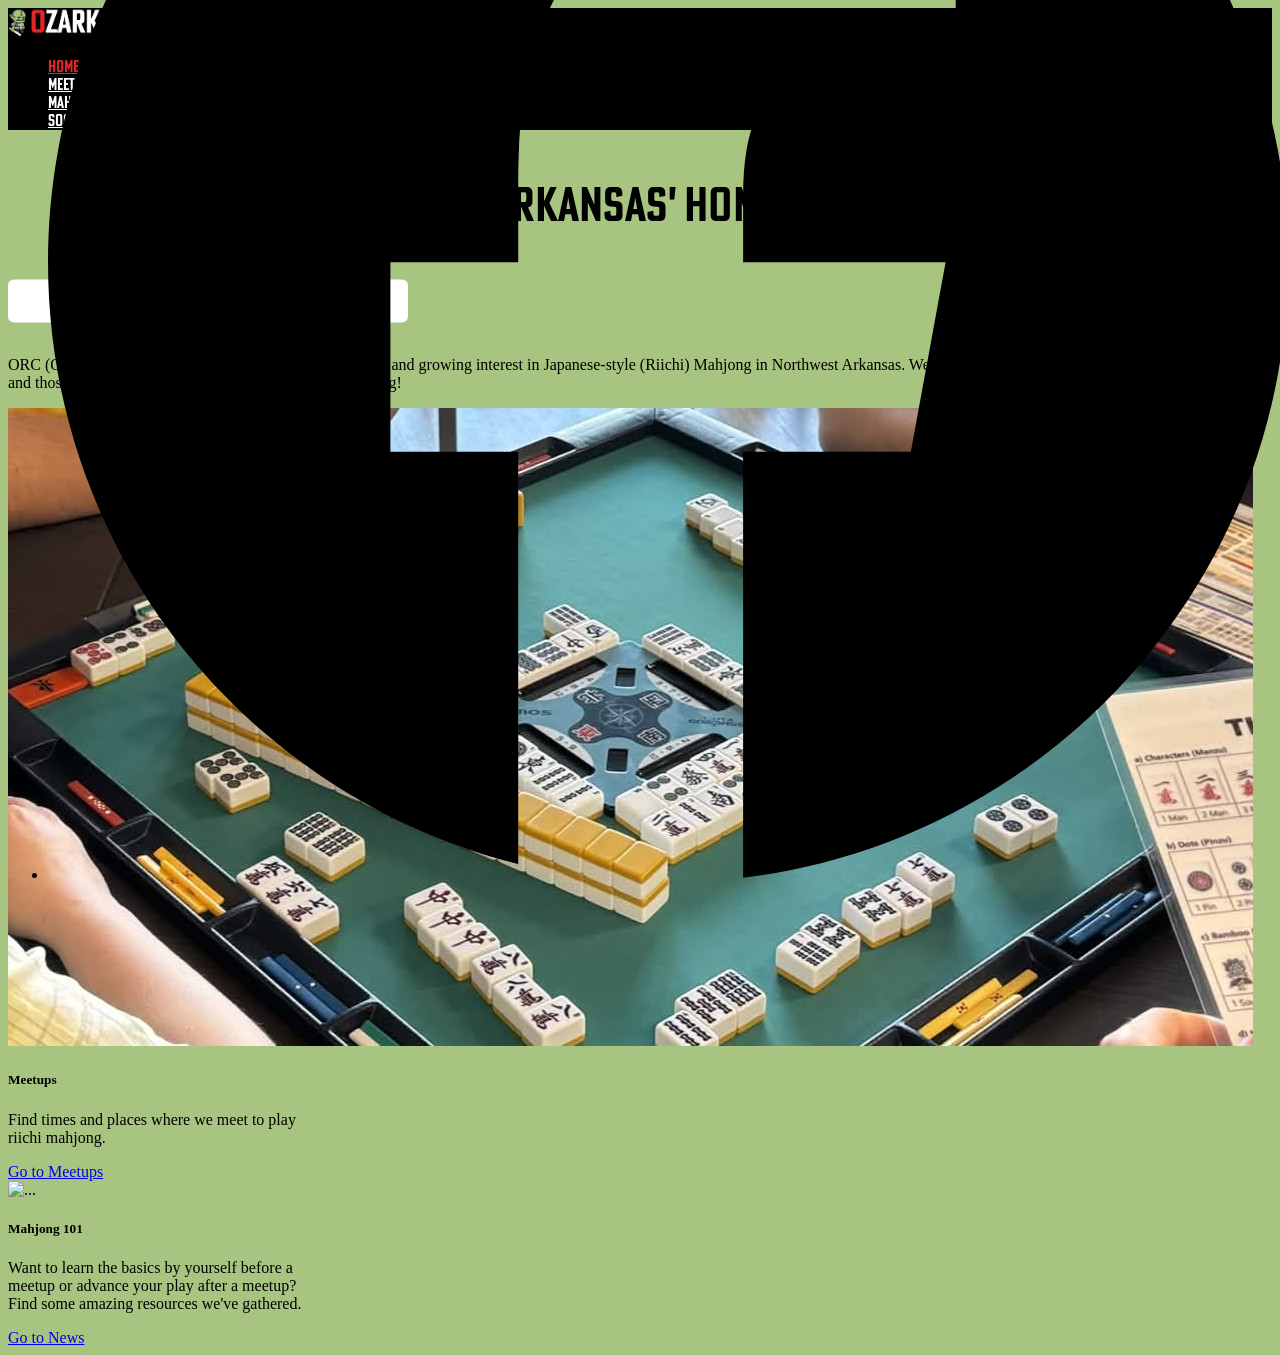
==== index.html @ 8047a5d1 "Some modifications" ====
<!DOCTYPE html>
<html lang="en">
<head>
  <meta charset="UTF-8">
  <meta name="viewport" content="width=device-width, initial-scale=1.0">
  <title>ORC Mahjong</title>
  <link rel="icon" type="image/x-icon" href="/images/OzarkRiichiClub_Favicon_Head_Black.jpg">
  <link href="/stylesheets/bootstrap.min.css" rel="stylesheet">
  <link href="/stylesheets/style.css"  rel="stylesheet">
</head>
<body style="background-color: #a7c481;">
  <nav class="navbar navbar-expand-lg navbar-dark" style="background-color: #000000;">
    <div class="container-fluid">
      <a class="navbar-brand" href="/index.html">
        <img src="/images/OzarkRiichiClub_Logo-Chibi_Full-Color_Horz-White.png" alt="Logo" width="220" height="30" class="d-inline-block align-text-top">
      </a>
      <button class="navbar-toggler" type="button" data-bs-toggle="collapse" data-bs-target="#navbarSupportedContent" aria-controls="navbarSupportedContent" aria-expanded="false" aria-label="Toggle navigation">
          <span class="navbar-toggler-icon"></span>
      </button>
      <div class="collapse navbar-collapse" id="navbarSupportedContent">
        <ul class="navbar-nav">
          <li class="nav-item">
            <a class="nav-link active" id="toplink" style="color:#E02626 !important" aria-current="page" href="#"><span class="align-text-top h4">Home</span></a>
          </li>
          <li class="nav-item">
            <a class="nav-link" id="toplink" href="/pages/meetup.html"><span class="align-text-top h4">Meetups</span></a>
          </li>
          <li class="nav-item">
            <a class="nav-link" id="toplink" href="/pages/mahjong101.html"><span class="align-text-top h4">Mahjong 101</span></a>
          </li>
          <li class="nav-item">
            <a class="nav-link" id="toplink" href="/pages/socials.html"><span class="align-text-top h4">Socials</span></a>
          </li>
        </ul>
      </div>
    </div>
  </nav>
  <h1 id="intro">We are Northwest Arkansas' home to Riichi Mahjong</h1>
  <div class="container-fluid text-center">
    <svg width="400" height="70" viewBox="0 0 650 70" xmlns="http://www.w3.org/2000/svg">
      <rect x="0" y="0" width="650" height="70" fill="white" rx="10"/>
      <circle cx="325" cy="35" r="20" fill="red" opacity="1"/>
    </svg>
  </div>
  <div class="container-fluid col-md-8">
    <p>ORC (Ozark Riichi Club) is dedicated to playing, teaching, and growing interest in Japanese-style (Riichi) Mahjong in Northwest Arkansas. We welcome new beginners, experienced competitors, and those who are accustomed to different styles of mahjong!</p>
  </div>
  <div class="container-fluid mt-4">
    <div class="row">
      <div class="col-sm-6 mb-sm-0">
        <div class="card text-bg-dark mx-auto" style="width: 20rem;">
          <img src="/images/geargaming.jpg" class="card-img-top" alt="The game riichi mahjong in play">
          <div class="card-body">
            <h5 class="card-title">Meetups</h5>
            <p class="card-text">Find times and places where we meet to play riichi mahjong.</p>
            <a href="/pages/news.html" class="btn btn-light">Go to Meetups</a>
          </div>
        </div>
      </div>
      <div class="col-sm-6">
        <div class="card text-bg-dark mx-auto" style="width: 20rem;">
          <img src="..." class="card-img-top" alt="...">
          <div class="card-body">
            <h5 class="card-title">Mahjong 101</h5>
            <p class="card-text">Want to learn the basics by yourself before a meetup or advance your play after a meetup? Find some amazing resources we've gathered.</p>
            <a href="/pages/news.html" class="btn btn-light">Go to News</a>
          </div>
        </div>
      </div>
    </div>
  </div>
  <footer class="footer d-flex flex-wrap justify-content-between align-items-center py-3 my-4 border-top"> 
    <div class="col-md-4 d-flex align-items-center"> 
      <img src="/images/OzarkRiichiClub_Logo-Chibi_Color-Reversed-White.png" class="bi" width="30" height="30" aria-hidden="true"></svg> 
      <span class="mb-3 mb-md-0 text-body-secondary">Placeholder</span> 
    </div> 
    <ul class="nav col-md-4 justify-content-end list-unstyled d-flex"> 
      <li class="ms-3">
        <a class="text-body-secondary" href="https://discord.gg/M8kxEfn" aria-label="Discord">
          <img src="/images/discord.svg">
        </a>
      </li> 
      <li class="ms-3">
        <a class="text-body-secondary" href="https://www.instagram.com/orcmahjong" aria-label="Instagram">
          <img src="/images/instagram.svg">
        </a>
      </li> 
      <li class="ms-3">
        <a class="text-body-secondary" href="https://www.facebook.com/ORCMahjong" aria-label="Facebook">
          <img src="/images/facebook.svg">
        </a>
      </li> 
    </ul> 
  </footer> 
  <script src="/javascript/bootstrap.bundle.min.js"></script>
</body>
</html>
---- stylesheets/style.css ----
@font-face{
    font-family: postergothic-excond-atf-bold;
    src: url('/fonts/postergothic-excond-atf-bold.otf');
    font-weight: normal;
    font-style: normal;
}

#toplink {
  font-family: postergothic-excond-atf-bold;
}

h1 {
  font-family: postergothic-excond-atf-bold;
}

#intro {
  margin-top: 50px;
  text-align: center;
  font-size: 300%;
}

.active {
  color: red !important;
}

.nav-link {
  color: white !important;
}

.footer {
  position: fixed;
  bottom: 0;
  width: 100%;
  justify-content: center !important;
}
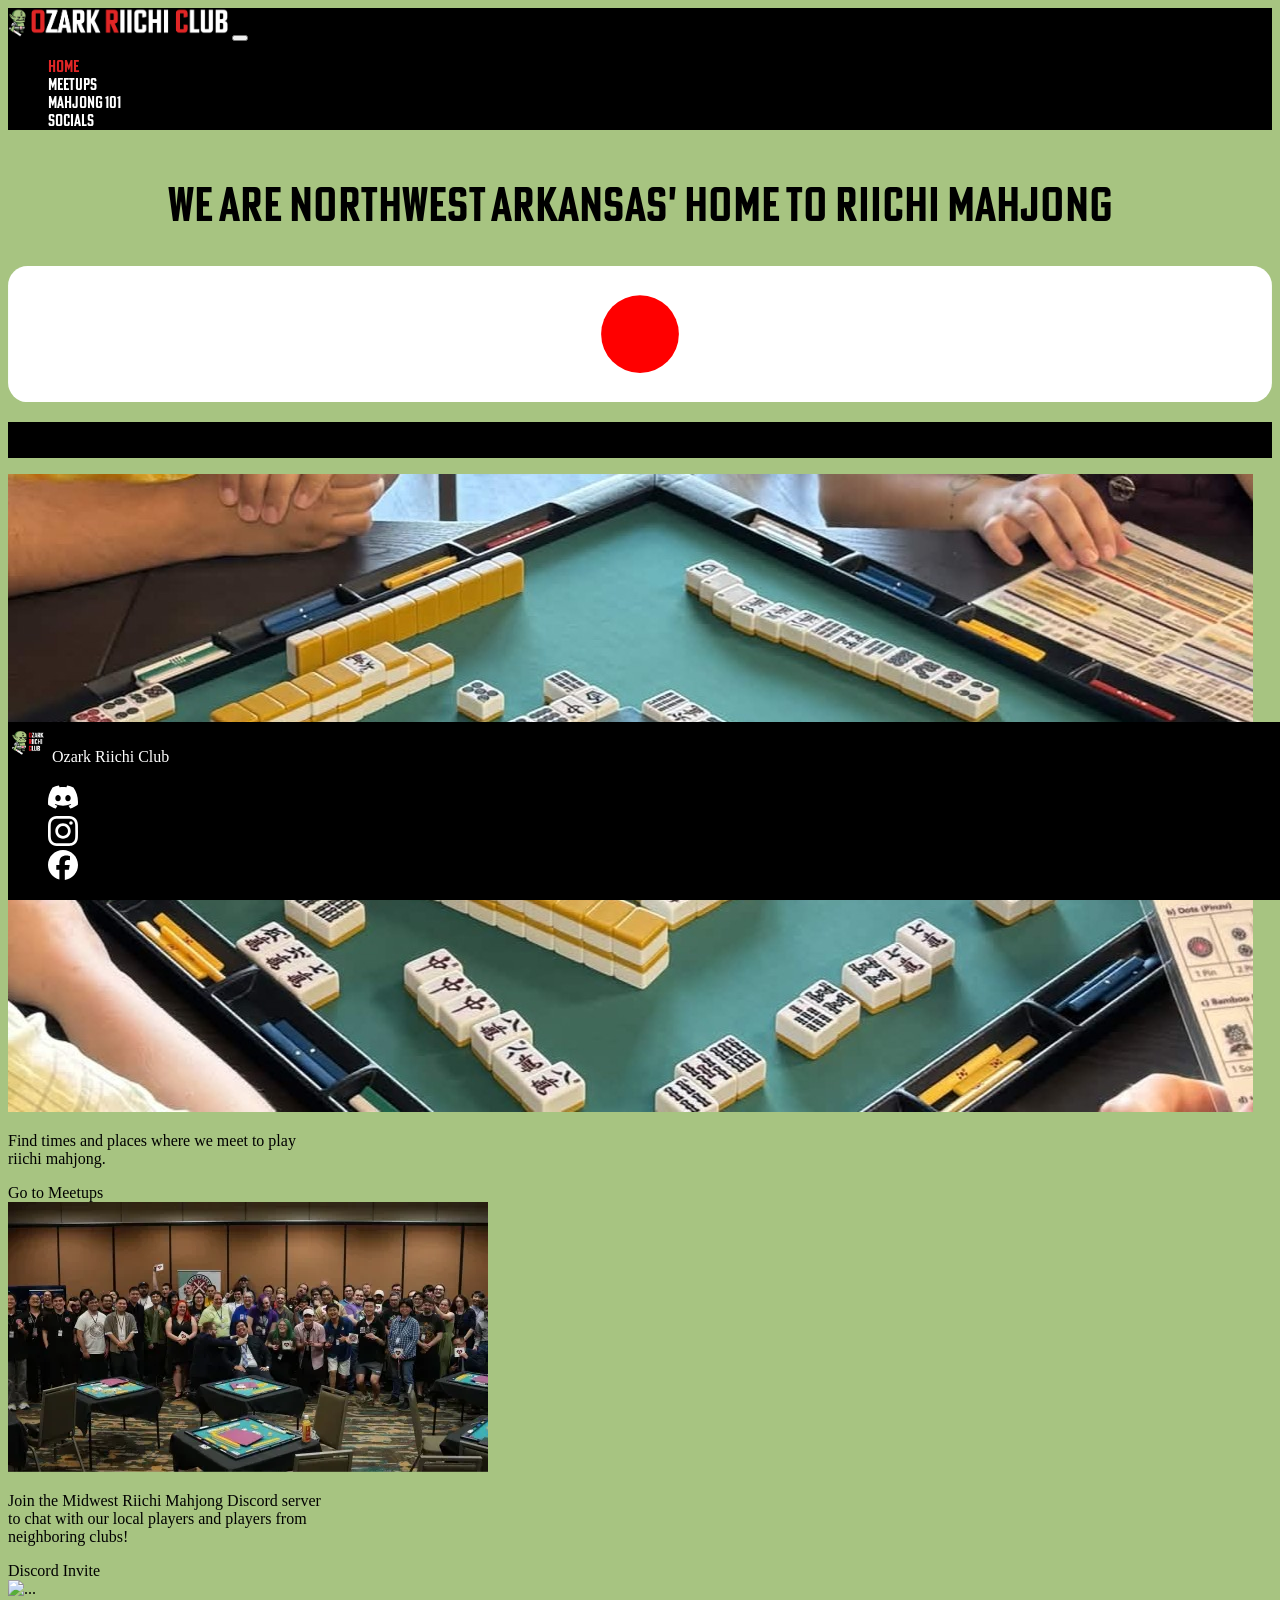
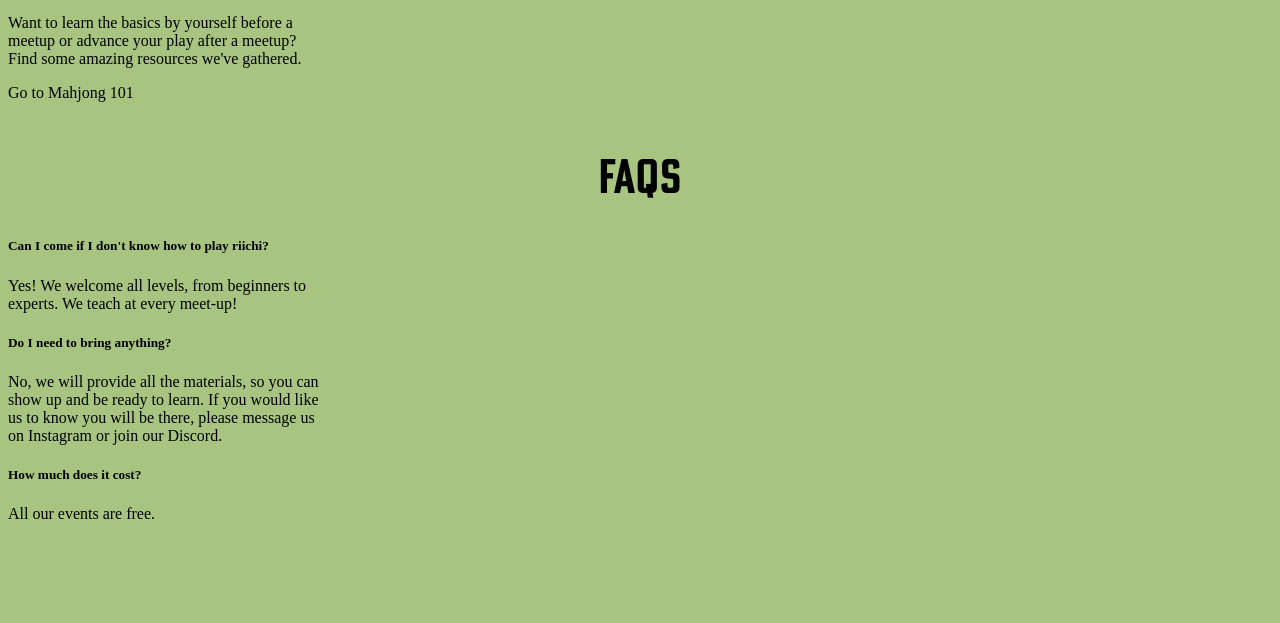
==== commit d7f171f6: "Saving before swapping" ====
--- a/index.html
+++ b/index.html
@@ -35,59 +35,103 @@
       </div>
     </div>
   </nav>
-  <h1 id="intro">We are Northwest Arkansas' home to Riichi Mahjong</h1>
-  <div class="container-fluid text-center">
-    <svg width="400" height="70" viewBox="0 0 650 70" xmlns="http://www.w3.org/2000/svg">
-      <rect x="0" y="0" width="650" height="70" fill="white" rx="10"/>
-      <circle cx="325" cy="35" r="20" fill="red" opacity="1"/>
-    </svg>
+  <div class="container-fluid">
+    <h1 id="intro">We are Northwest Arkansas' home to Riichi Mahjong</h1>
   </div>
-  <div class="container-fluid col-md-8">
-    <p>ORC (Ozark Riichi Club) is dedicated to playing, teaching, and growing interest in Japanese-style (Riichi) Mahjong in Northwest Arkansas. We welcome new beginners, experienced competitors, and those who are accustomed to different styles of mahjong!</p>
+  <div class="container-fluid text-center mb-3">
+    <div class="col-8 col-sm-6 col-md-4 col-xl-2 offset-2 offset-sm-3 offset-md-4 offset-xl-5">
+      <svg viewBox="0 0 650 70" xmlns="http://www.w3.org/2000/svg">
+        <rect x="0" y="0" width="650" height="70" fill="white" rx="10"/>
+        <circle cx="325" cy="35" r="20" fill="red" opacity="1"/>
+      </svg>
+    </div>
   </div>
-  <div class="container-fluid mt-4">
+  <div class="container-fluid">
+    <div class="col-8 col-xl-4 rounded-4 text-bg-dark offset-2 offset-xl-4 mb-3 pt-3 px-4 pb-1" style="background-color: #000000;">
+      <p>ORC (Ozark Riichi Club) is dedicated to playing, teaching, and growing interest in Japanese-style (Riichi) Mahjong in Northwest Arkansas. We welcome new beginners, experienced competitors, and those who are accustomed to different styles of mahjong!</p>
+    </div>
+  </div>
+  <div class="container-fluid">
     <div class="row">
-      <div class="col-sm-6 mb-sm-0">
+      <div class="col-12 col-xl-2 offset-xl-3 mb-3">
         <div class="card text-bg-dark mx-auto" style="width: 20rem;">
           <img src="/images/geargaming.jpg" class="card-img-top" alt="The game riichi mahjong in play">
           <div class="card-body">
-            <h5 class="card-title">Meetups</h5>
             <p class="card-text">Find times and places where we meet to play riichi mahjong.</p>
-            <a href="/pages/news.html" class="btn btn-light">Go to Meetups</a>
+            <a href="/pages/meetup.html" class="btn btn-light">Go to Meetups</a>
           </div>
         </div>
       </div>
-      <div class="col-sm-6">
+      <div class="col-12 col-xl-2 mb-3">
+        <div class="card text-bg-dark mx-auto" style="width: 20rem;">
+          <img src="/images/hartopen.webp" class="card-img-top" alt="...">
+          <div class="card-body">
+            <p class="card-text">Join the Midwest Riichi Mahjong Discord server to chat with our local players and players from neighboring clubs! </p>
+            <a href="https://discord.gg/M8kxEfn" class="btn btn-light">Discord Invite</a>
+          </div>
+        </div>
+      </div>
+      <div class="col-12 col-xl-2">
         <div class="card text-bg-dark mx-auto" style="width: 20rem;">
           <img src="..." class="card-img-top" alt="...">
           <div class="card-body">
-            <h5 class="card-title">Mahjong 101</h5>
             <p class="card-text">Want to learn the basics by yourself before a meetup or advance your play after a meetup? Find some amazing resources we've gathered.</p>
-            <a href="/pages/news.html" class="btn btn-light">Go to News</a>
+            <a href="/pages/news.html" class="btn btn-light">Go to Mahjong 101</a>
           </div>
         </div>
       </div>
     </div>
   </div>
-  <footer class="footer d-flex flex-wrap justify-content-between align-items-center py-3 my-4 border-top"> 
+  <div class="container-fluid">
+    <h1 id="intro">FAQs</h1>
+    <div class="container-fluid">
+    <div class="row">
+      <div class="col-12 col-xl-2 offset-xl-3 mb-3">
+        <div class="card text-bg-dark mx-auto" style="width: 20rem;">
+          <div class="card-body">
+            <h5 class="card-title border-bottom">Can I come if I don't know how to play riichi?</h5>
+            <p class="card-text">Yes! We welcome all levels, from beginners to experts. We teach at every meet-up!</p>
+          </div>
+        </div>
+      </div>
+      <div class="col-12 col-xl-2 mb-3">
+        <div class="card text-bg-dark mx-auto" style="width: 20rem;">
+          <div class="card-body">
+            <h5 class="card-title border-bottom">Do I need to bring anything?</h5>
+            <p class="card-text">No, we will provide all the materials, so you can show up and be ready to learn. If you would like us to know you will be there, please message us on Instagram or join our Discord.</p>
+          </div>
+        </div>
+      </div>
+      <div class="col-12 col-xl-2">
+        <div class="card text-bg-dark mx-auto" style="width: 20rem;">
+          <div class="card-body">
+            <h5 class="card-title border-bottom">How much does it cost?</h5>
+            <p class="card-text">All our events are free.</p>
+          </div>
+        </div>
+      </div>
+    </div>
+  </div>
+  </div>
+  <footer class="footer d-flex flex-wrap justify-content-between align-items-center py-3"> 
     <div class="col-md-4 d-flex align-items-center"> 
-      <img src="/images/OzarkRiichiClub_Logo-Chibi_Color-Reversed-White.png" class="bi" width="30" height="30" aria-hidden="true"></svg> 
-      <span class="mb-3 mb-md-0 text-body-secondary">Placeholder</span> 
+      <img src="/images/OzarkRiichiClub_Logo-Chibi_Color-Reversed-White.png" class="bi" width="40" height="40" aria-hidden="true"></svg> 
+      <span class="mb-3 mb-md-0 ">Ozark Riichi Club</span> 
     </div> 
     <ul class="nav col-md-4 justify-content-end list-unstyled d-flex"> 
       <li class="ms-3">
-        <a class="text-body-secondary" href="https://discord.gg/M8kxEfn" aria-label="Discord">
-          <img src="/images/discord.svg">
+        <a class="text-body-secondary" id="footer-svg" href="https://discord.gg/M8kxEfn" aria-label="Discord">
+          <img width="30" src="/images/discord.svg">
         </a>
       </li> 
       <li class="ms-3">
-        <a class="text-body-secondary" href="https://www.instagram.com/orcmahjong" aria-label="Instagram">
-          <img src="/images/instagram.svg">
+        <a class="text-body-secondary" id="footer-svg" href="https://www.instagram.com/orcmahjong" aria-label="Instagram">
+          <img width="30" src="/images/instagram.svg">
         </a>
       </li> 
       <li class="ms-3">
-        <a class="text-body-secondary" href="https://www.facebook.com/ORCMahjong" aria-label="Facebook">
-          <img src="/images/facebook.svg">
+        <a class="text-body-secondary" id="footer-svg" href="https://www.facebook.com/ORCMahjong" aria-label="Facebook">
+          <img width="30" src="/images/facebook.svg">
         </a>
       </li> 
     </ul> 
--- a/stylesheets/style.css
+++ b/stylesheets/style.css
@@ -5,11 +5,45 @@
     font-style: normal;
 }
 
+body {
+   min-height: 400px;
+   margin-bottom: 100px;
+   clear: both;
+}
+
 #toplink {
   font-family: postergothic-excond-atf-bold;
 }
 
 h1 {
+  font-family: postergothic-excond-atf-bold;
+}
+
+h2 {
+  font-family: postergothic-excond-atf-bold;
+}
+
+h3 {
+  font-family: postergothic-excond-atf-bold;
+}
+
+h4 {
+  font-family: postergothic-excond-atf-bold;
+}
+
+a {
+  text-decoration: none;
+}
+
+a:link {
+  color: black;
+}
+
+a:visited {
+  color: black;
+}
+
+#social {
   font-family: postergothic-excond-atf-bold;
 }
 
@@ -28,8 +62,23 @@
 }
 
 .footer {
+  background-color: black;
   position: fixed;
   bottom: 0;
   width: 100%;
   justify-content: center !important;
-} +} 
+
+.footer>div>span {
+  color: white;
+}
+
+#footer-svg {
+  filter: brightness(0) saturate(100%) invert(99%) sepia(99%) saturate(0%) hue-rotate(259deg) brightness(114%) contrast(101%);
+}
+
+@media (min-width: 1140px) {
+      #social {
+        float:left;
+      }
+    }
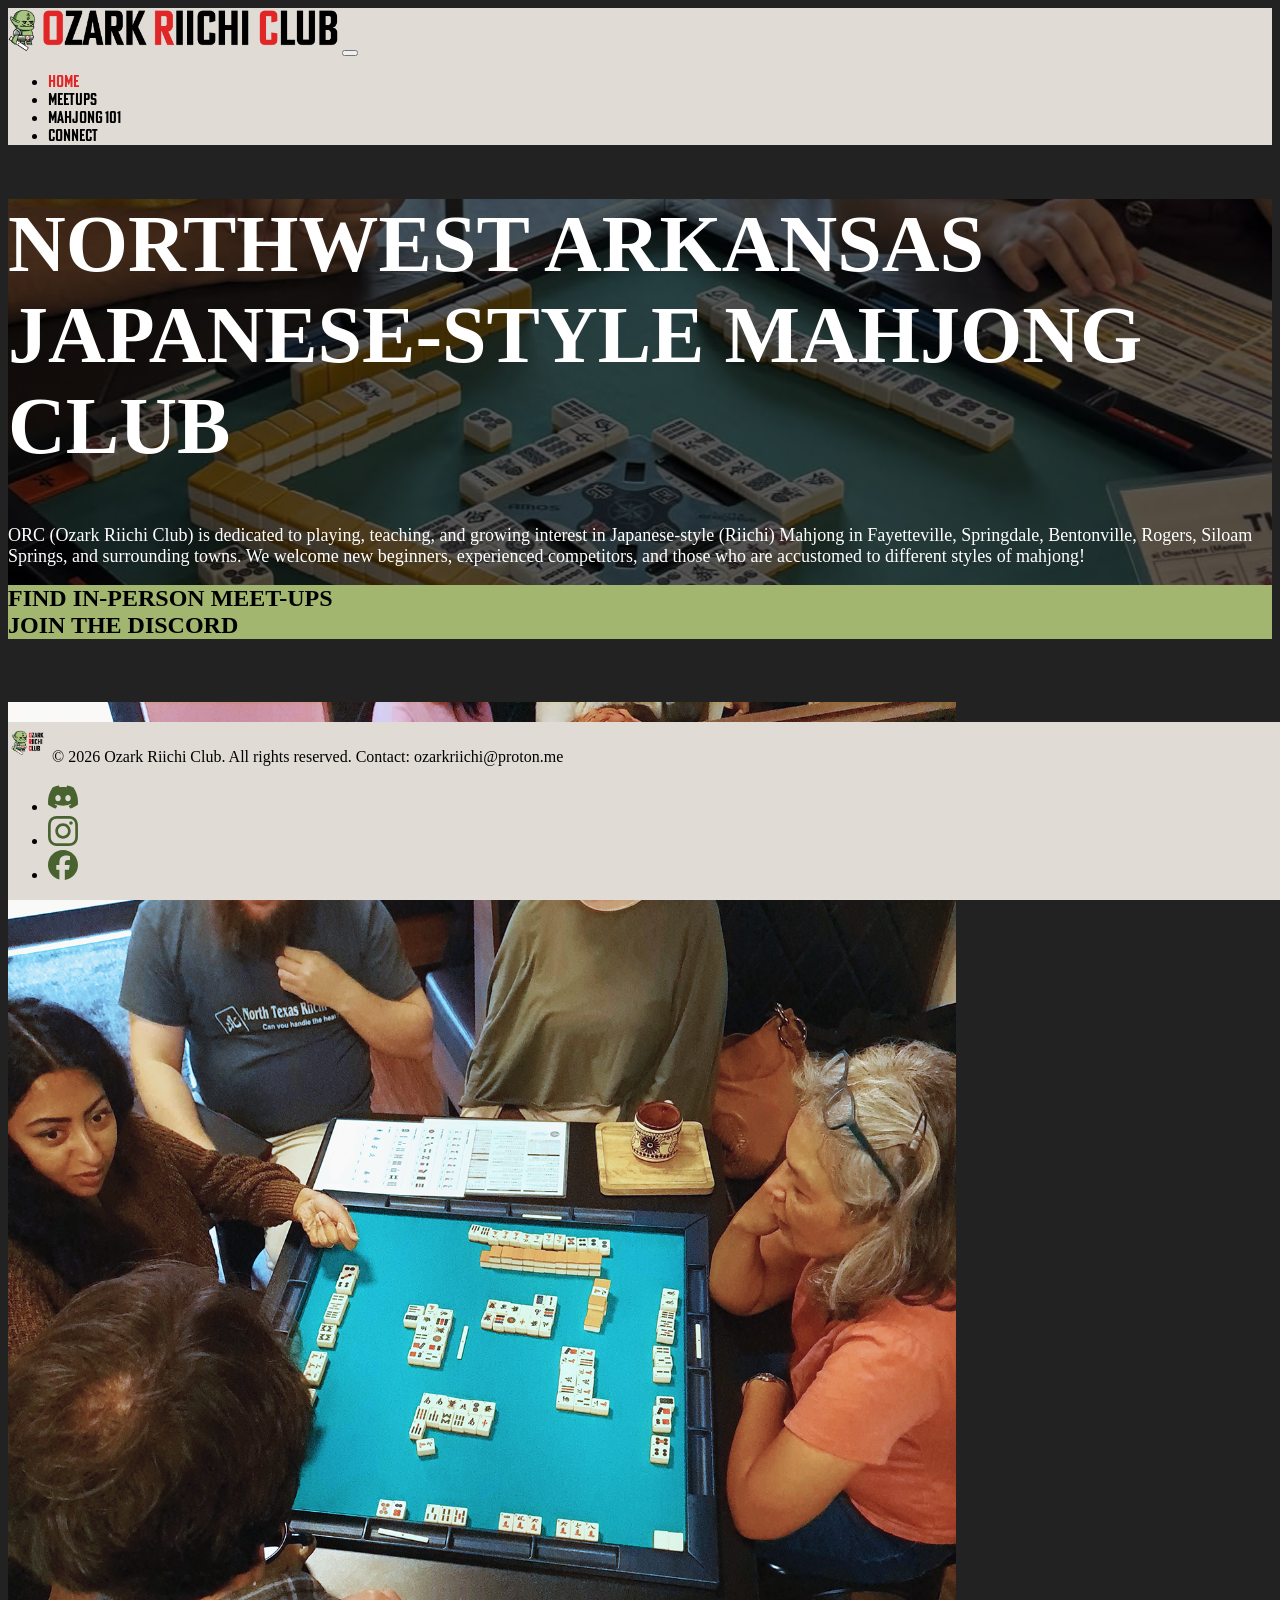
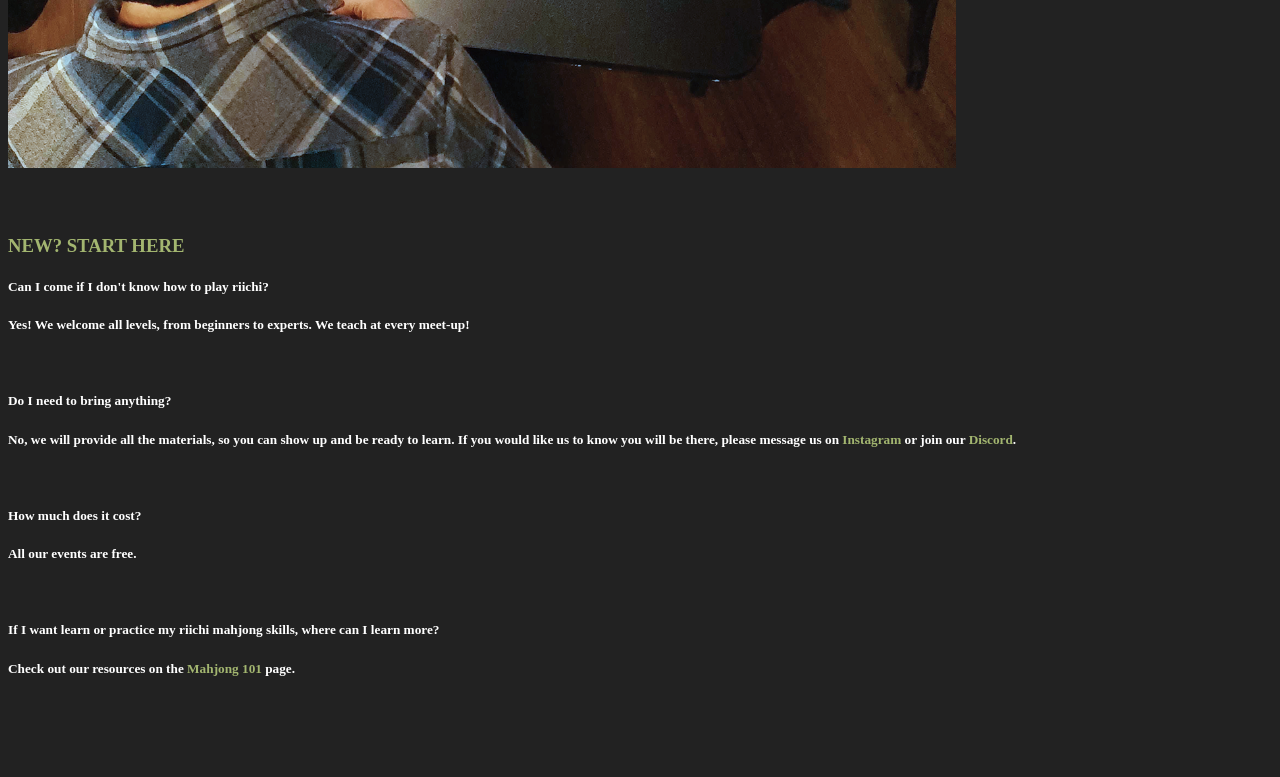
==== commit 7563c1bc: "Saving for remote work at Nomi (maybe)" ====
--- a/index.html
+++ b/index.html
@@ -8,129 +8,88 @@
   <link href="/stylesheets/bootstrap.min.css" rel="stylesheet">
   <link href="/stylesheets/style.css"  rel="stylesheet">
 </head>
-<body style="background-color: #a7c481;">
-  <nav class="navbar navbar-expand-lg navbar-dark" style="background-color: #000000;">
+<body style="background-color: #222222;">
+  <nav class="navbar navbar-expand-lg" style="background-color: #e1dbd5;">
     <div class="container-fluid">
       <a class="navbar-brand" href="/index.html">
-        <img src="/images/OzarkRiichiClub_Logo-Chibi_Full-Color_Horz-White.png" alt="Logo" width="220" height="30" class="d-inline-block align-text-top">
+        <img src="/images/OzarkRiichiClub_Logo-Chibi_Full-Color_Horz.png" alt="Logo" width="330" height="45" class="d-inline-block align-text-top">
       </a>
       <button class="navbar-toggler" type="button" data-bs-toggle="collapse" data-bs-target="#navbarSupportedContent" aria-controls="navbarSupportedContent" aria-expanded="false" aria-label="Toggle navigation">
           <span class="navbar-toggler-icon"></span>
       </button>
       <div class="collapse navbar-collapse" id="navbarSupportedContent">
-        <ul class="navbar-nav">
+        <ul class="navbar-nav mr-auto">
           <li class="nav-item">
-            <a class="nav-link active" id="toplink" style="color:#E02626 !important" aria-current="page" href="#"><span class="align-text-top h4">Home</span></a>
+            <a class="nav-link active" style="color:#E02626 !important" aria-current="page" href="#"><span class="align-text-top h4">Home</span></a>
           </li>
           <li class="nav-item">
-            <a class="nav-link" id="toplink" href="/pages/meetup.html"><span class="align-text-top h4">Meetups</span></a>
+            <a class="nav-link" href="/pages/meetup.html"><span class="align-text-top h4">Meetups</span></a>
           </li>
           <li class="nav-item">
-            <a class="nav-link" id="toplink" href="/pages/mahjong101.html"><span class="align-text-top h4">Mahjong 101</span></a>
+            <a class="nav-link" href="/pages/mahjong101.html"><span class="align-text-top h4">Mahjong 101</span></a>
           </li>
           <li class="nav-item">
-            <a class="nav-link" id="toplink" href="/pages/socials.html"><span class="align-text-top h4">Socials</span></a>
+            <a class="nav-link" href="/pages/connect.html"><span class="align-text-top h4">Connect</span></a>
           </li>
         </ul>
       </div>
     </div>
   </nav>
-  <div class="container-fluid">
-    <h1 id="intro">We are Northwest Arkansas' home to Riichi Mahjong</h1>
-  </div>
-  <div class="container-fluid text-center mb-3">
-    <div class="col-8 col-sm-6 col-md-4 col-xl-2 offset-2 offset-sm-3 offset-md-4 offset-xl-5">
-      <svg viewBox="0 0 650 70" xmlns="http://www.w3.org/2000/svg">
-        <rect x="0" y="0" width="650" height="70" fill="white" rx="10"/>
-        <circle cx="325" cy="35" r="20" fill="red" opacity="1"/>
-      </svg>
+  <div class="container-fluid text-center py-3 py-xl-3" style="background: linear-gradient(rgba(0, 0, 0, 0.65), rgba(0, 0, 0, 0.65)), url(/images/geargaming.jpg);  background-repeat: no-repeat; background-size: cover; background-position-x: center;">
+    <div class="col-10 col-xl-8 offset-1 offset-xl-2 pb-3">
+      <h1 style="font-weight: bold; color: #ffffff">NORTHWEST ARKANSAS JAPANESE-STYLE MAHJONG CLUB</h1>
     </div>
-  </div>
-  <div class="container-fluid">
-    <div class="col-8 col-xl-4 rounded-4 text-bg-dark offset-2 offset-xl-4 mb-3 pt-3 px-4 pb-1" style="background-color: #000000;">
-      <p>ORC (Ozark Riichi Club) is dedicated to playing, teaching, and growing interest in Japanese-style (Riichi) Mahjong in Northwest Arkansas. We welcome new beginners, experienced competitors, and those who are accustomed to different styles of mahjong!</p>
+    <div class="col-8 col-xl-4 offset-2 offset-xl-4 pb-3">
+      <p style="color: #ffffff; font-size: large;">ORC (Ozark Riichi Club) is dedicated to playing, teaching, and growing interest in Japanese-style (Riichi) Mahjong in Fayetteville, Springdale, Bentonville, Rogers, Siloam Springs, and surrounding towns. We welcome new beginners, experienced competitors, and those who are accustomed to different styles of mahjong!</p>
+    </div>
+    <div class="row">
+      <div class="col-3 col-md-2 offset-2 offset-md-3 py-3 mb-3 position-relative" style="background-color: #a3b670; flex-direction: column; align-content: center;">
+        <a class="stretched-link" href="/pages/meetup.html" style="font-weight: 600; font-size: x-large">FIND IN-PERSON MEET-UPS</a> 
+      </div>
+      <div class="col-3 col-md-2 offset-2 py-3 mb-3 position-relative" style="background-color: #a3b670; flex-direction: column; align-content: center;">
+        <a class="stretched-link" href="https://discord.gg/M8kxEfn" target="_blank" style="font-weight: 600; font-size: x-large">JOIN THE DISCORD</a> 
+      </div>
     </div>
   </div>
   <div class="container-fluid">
     <div class="row">
-      <div class="col-12 col-xl-2 offset-xl-3 mb-3">
-        <div class="card text-bg-dark mx-auto" style="width: 20rem;">
-          <img src="/images/geargaming.jpg" class="card-img-top" alt="The game riichi mahjong in play">
-          <div class="card-body">
-            <p class="card-text">Find times and places where we meet to play riichi mahjong.</p>
-            <a href="/pages/meetup.html" class="btn btn-light">Go to Meetups</a>
-          </div>
-        </div>
+      <div class="col-12 col-lg-3 offset-lg-2 text-center">
+        <img src="/images/mahjongplayers.png" style="max-width: 75%; margin-top: 5%">
       </div>
-      <div class="col-12 col-xl-2 mb-3">
-        <div class="card text-bg-dark mx-auto" style="width: 20rem;">
-          <img src="/images/hartopen.webp" class="card-img-top" alt="...">
-          <div class="card-body">
-            <p class="card-text">Join the Midwest Riichi Mahjong Discord server to chat with our local players and players from neighboring clubs! </p>
-            <a href="https://discord.gg/M8kxEfn" class="btn btn-light">Discord Invite</a>
-          </div>
-        </div>
-      </div>
-      <div class="col-12 col-xl-2">
-        <div class="card text-bg-dark mx-auto" style="width: 20rem;">
-          <img src="..." class="card-img-top" alt="...">
-          <div class="card-body">
-            <p class="card-text">Want to learn the basics by yourself before a meetup or advance your play after a meetup? Find some amazing resources we've gathered.</p>
-            <a href="/pages/news.html" class="btn btn-light">Go to Mahjong 101</a>
-          </div>
-        </div>
+      <div class="col-8 col-lg-5 offset-2 offset-lg-0">
+        <h3 id="faq" style="color: #a3b670; font-weight: 700; margin-top: 5%">NEW? START HERE</h3>
+        <h5 id="faq" style="color: #ffffff; font-weight: 700;">Can I come if I don't know how to play riichi?</h5>
+        <h5 id="faq" style="color: #ffffff;">Yes! We welcome all levels, from beginners to experts. We teach at every meet-up!</h5>
+        <h5><br></h5>
+        <h5 id="faq" style="color: #ffffff; font-weight: 700;">Do I need to bring anything?</h5>
+        <h5 id="faq" style="color: #ffffff;">No, we will provide all the materials, so you can show up and be ready to learn. If you would like us to know you will be there, please message us on <a href="https://www.instagram.com/orcmahjong" target="_blank" style="color: #a3b670; font-weight: 700;">Instagram</a> or join our <a href="https://discord.gg/M8kxEfn" target="_blank" style="color: #a3b670; font-weight: 700;">Discord</a>.</h5>
+        <h5><br></h5>
+        <h5 id="faq" style="color: #ffffff; font-weight: 700;">How much does it cost?</h5>
+        <h5 id="faq" style="color: #ffffff;">All our events are free.</h5>
+        <h5><br></h5>
+        <h5 id="faq" style="color: #ffffff; font-weight: 700;">If I want learn or practice my riichi mahjong skills, where can I learn more?</h5>
+        <h5 id="faq" style="color: #ffffff;">Check out our resources on the <a href="/pages/mahjong101.html" style="color: #a3b670; font-weight: 700;">Mahjong 101</a> page.</h5>
       </div>
     </div>
   </div>
-  <div class="container-fluid">
-    <h1 id="intro">FAQs</h1>
-    <div class="container-fluid">
-    <div class="row">
-      <div class="col-12 col-xl-2 offset-xl-3 mb-3">
-        <div class="card text-bg-dark mx-auto" style="width: 20rem;">
-          <div class="card-body">
-            <h5 class="card-title border-bottom">Can I come if I don't know how to play riichi?</h5>
-            <p class="card-text">Yes! We welcome all levels, from beginners to experts. We teach at every meet-up!</p>
-          </div>
-        </div>
-      </div>
-      <div class="col-12 col-xl-2 mb-3">
-        <div class="card text-bg-dark mx-auto" style="width: 20rem;">
-          <div class="card-body">
-            <h5 class="card-title border-bottom">Do I need to bring anything?</h5>
-            <p class="card-text">No, we will provide all the materials, so you can show up and be ready to learn. If you would like us to know you will be there, please message us on Instagram or join our Discord.</p>
-          </div>
-        </div>
-      </div>
-      <div class="col-12 col-xl-2">
-        <div class="card text-bg-dark mx-auto" style="width: 20rem;">
-          <div class="card-body">
-            <h5 class="card-title border-bottom">How much does it cost?</h5>
-            <p class="card-text">All our events are free.</p>
-          </div>
-        </div>
-      </div>
-    </div>
-  </div>
-  </div>
-  <footer class="footer d-flex flex-wrap justify-content-between align-items-center py-3"> 
+  <footer class="footer d-flex flex-wrap justify-content-between align-items-center py-3" style="background-color: #e1dbd5;"> 
     <div class="col-md-4 d-flex align-items-center"> 
-      <img src="/images/OzarkRiichiClub_Logo-Chibi_Color-Reversed-White.png" class="bi" width="40" height="40" aria-hidden="true"></svg> 
-      <span class="mb-3 mb-md-0 ">Ozark Riichi Club</span> 
+      <img src="/images/OzarkRiichiClub_Logo-Chibi_Color.png" class="bi" width="40" height="40" aria-hidden="true"></svg> 
+      <span class="mb-3 mb-md-0 ">© 2026 Ozark Riichi Club. All rights reserved. Contact: ozarkriichi@proton.me</span> 
     </div> 
     <ul class="nav col-md-4 justify-content-end list-unstyled d-flex"> 
       <li class="ms-3">
-        <a class="text-body-secondary" id="footer-svg" href="https://discord.gg/M8kxEfn" aria-label="Discord">
+        <a class="text-body-secondary" id="footer-svg" href="https://discord.gg/M8kxEfn" target="_blank" aria-label="Discord">
           <img width="30" src="/images/discord.svg">
         </a>
       </li> 
       <li class="ms-3">
-        <a class="text-body-secondary" id="footer-svg" href="https://www.instagram.com/orcmahjong" aria-label="Instagram">
+        <a class="text-body-secondary" id="footer-svg" href="https://www.instagram.com/orcmahjong" target="_blank" aria-label="Instagram">
           <img width="30" src="/images/instagram.svg">
         </a>
       </li> 
       <li class="ms-3">
-        <a class="text-body-secondary" id="footer-svg" href="https://www.facebook.com/ORCMahjong" aria-label="Facebook">
+        <a class="text-body-secondary" id="footer-svg" href="https://www.facebook.com/ORCMahjong" target="_blank" aria-label="Facebook">
           <img width="30" src="/images/facebook.svg">
         </a>
       </li> 
--- a/stylesheets/style.css
+++ b/stylesheets/style.css
@@ -11,24 +11,16 @@
    clear: both;
 }
 
-#toplink {
-  font-family: postergothic-excond-atf-bold;
+.navbar-adjustment {
+  width: 100%;
+}
+
+*:not(.nav-link):not() {
+  font-family: Helvetica, Arial, sans-serif;
 }
 
 h1 {
-  font-family: postergothic-excond-atf-bold;
-}
-
-h2 {
-  font-family: postergothic-excond-atf-bold;
-}
-
-h3 {
-  font-family: postergothic-excond-atf-bold;
-}
-
-h4 {
-  font-family: postergothic-excond-atf-bold;
+  font-size: clamp(5rem, 7vw, 1rem);
 }
 
 a {
@@ -36,15 +28,16 @@
 }
 
 a:link {
-  color: black;
+  color:black;
 }
 
 a:visited {
-  color: black;
+  color:black;
 }
 
-#social {
+.nav-link {
   font-family: postergothic-excond-atf-bold;
+  color: black;
 }
 
 #intro {
@@ -57,28 +50,25 @@
   color: red !important;
 }
 
-.nav-link {
-  color: white !important;
-}
-
 .footer {
-  background-color: black;
   position: fixed;
   bottom: 0;
   width: 100%;
   justify-content: center !important;
 } 
 
-.footer>div>span {
-  color: white;
-}
-
 #footer-svg {
-  filter: brightness(0) saturate(100%) invert(99%) sepia(99%) saturate(0%) hue-rotate(259deg) brightness(114%) contrast(101%);
+  filter: invert(32%) sepia(31%) saturate(734%) hue-rotate(49deg) brightness(94%) contrast(83%);
 }
 
 @media (min-width: 1140px) {
       #social {
         float:left;
       }
-    }+    }
+
+@media (max-width: 991px) {
+      #faq {
+        text-align: center;
+      }
+}
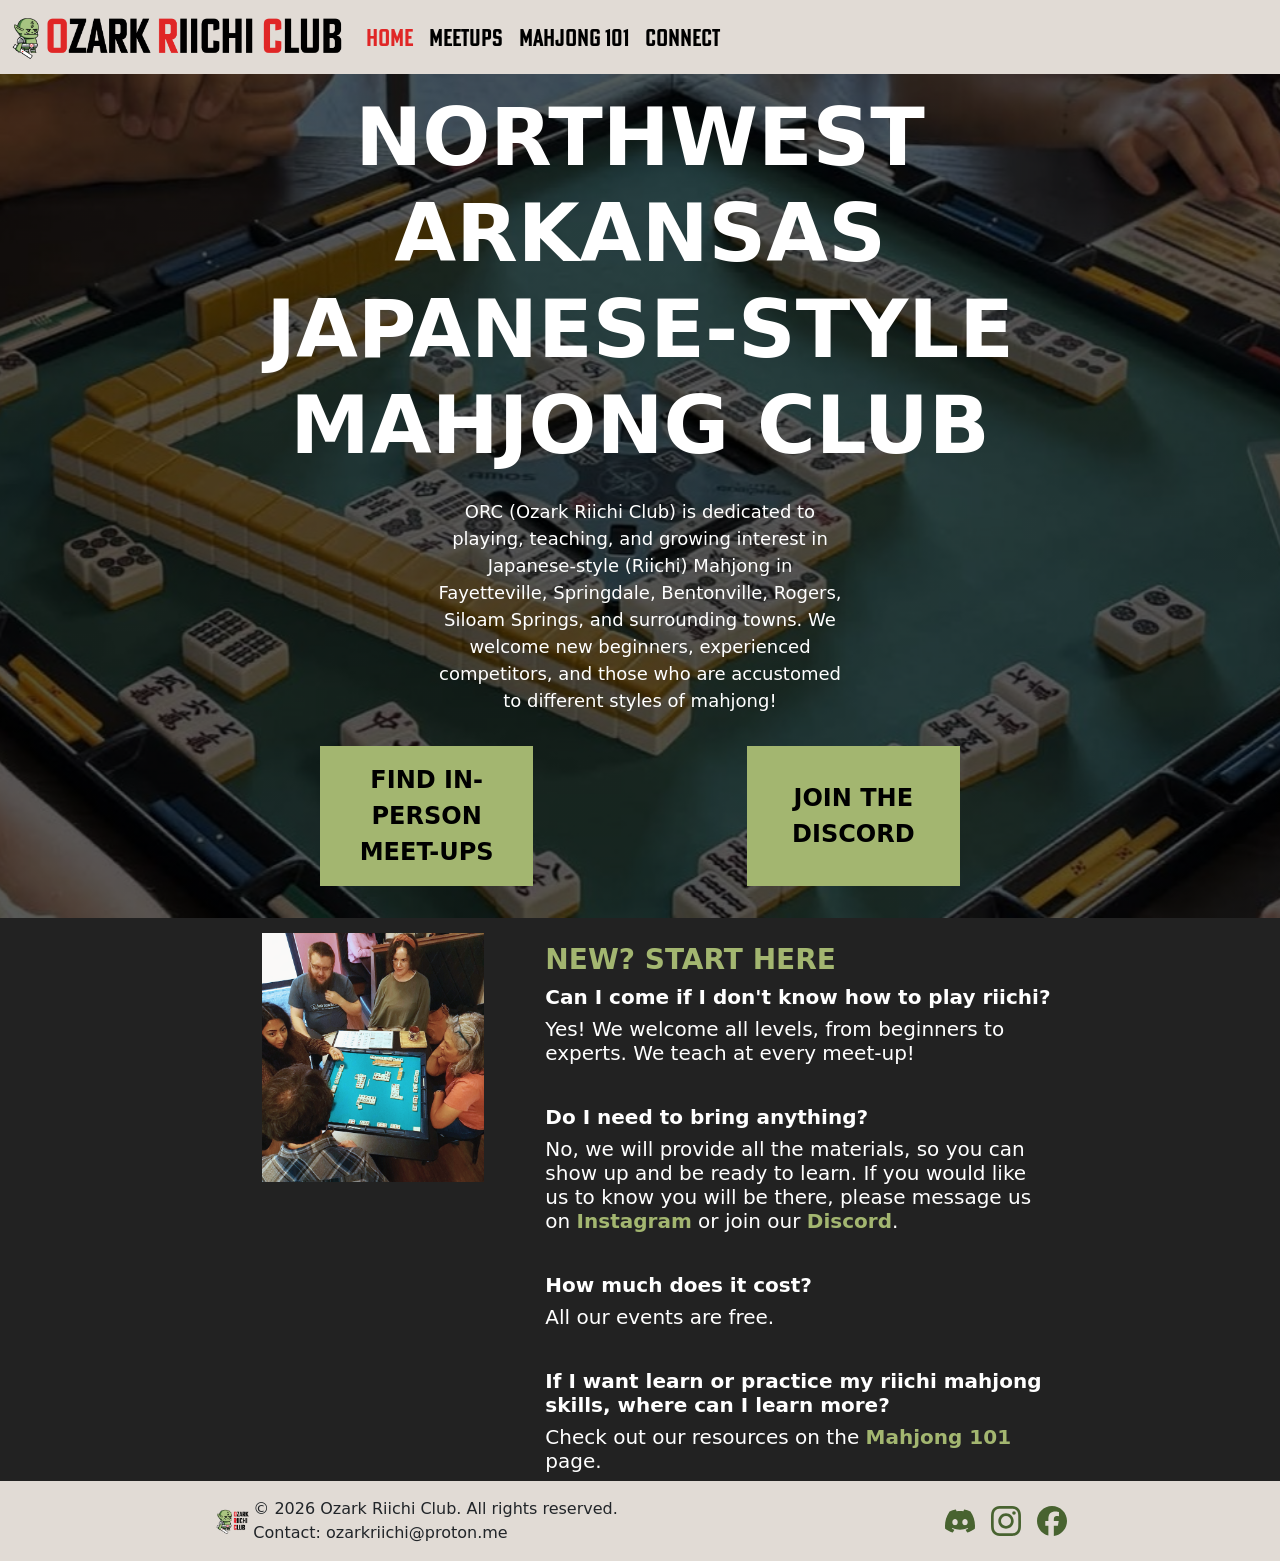
==== commit 4a28d583: "Trying better links" ====
--- a/index.html
+++ b/index.html
@@ -23,13 +23,13 @@
             <a class="nav-link active" style="color:#E02626 !important" aria-current="page" href="#"><span class="align-text-top h4">Home</span></a>
           </li>
           <li class="nav-item">
-            <a class="nav-link" href="/pages/meetup.html"><span class="align-text-top h4">Meetups</span></a>
+            <a class="nav-link" href="https://orcmahjong.com/pages/meetup"><span class="align-text-top h4">Meetups</span></a>
           </li>
           <li class="nav-item">
-            <a class="nav-link" href="/pages/mahjong101.html"><span class="align-text-top h4">Mahjong 101</span></a>
+            <a class="nav-link" href="https://orcmahjong.com/pages/mahjong101"><span class="align-text-top h4">Mahjong 101</span></a>
           </li>
           <li class="nav-item">
-            <a class="nav-link" href="/pages/connect.html"><span class="align-text-top h4">Connect</span></a>
+            <a class="nav-link" href="https://orcmahjong.com/pages/connect"><span class="align-text-top h4">Connect</span></a>
           </li>
         </ul>
       </div>
@@ -43,10 +43,10 @@
       <p style="color: #ffffff; font-size: large;">ORC (Ozark Riichi Club) is dedicated to playing, teaching, and growing interest in Japanese-style (Riichi) Mahjong in Fayetteville, Springdale, Bentonville, Rogers, Siloam Springs, and surrounding towns. We welcome new beginners, experienced competitors, and those who are accustomed to different styles of mahjong!</p>
     </div>
     <div class="row">
-      <div class="col-3 col-md-2 offset-2 offset-md-3 py-3 mb-3 position-relative" style="background-color: #a3b670; flex-direction: column; align-content: center;">
-        <a class="stretched-link" href="/pages/meetup.html" style="font-weight: 600; font-size: x-large">FIND IN-PERSON MEET-UPS</a> 
+      <div class="col-8 col-md-2 offset-2 offset-md-3 py-3 mb-3 position-relative" style="background-color: #a3b670; flex-direction: column; align-content: center;">
+        <a class="stretched-link" href="https://orcmahjong.com/pages/meetup" style="font-weight: 600; font-size: x-large">FIND IN-PERSON MEET-UPS</a> 
       </div>
-      <div class="col-3 col-md-2 offset-2 py-3 mb-3 position-relative" style="background-color: #a3b670; flex-direction: column; align-content: center;">
+      <div class="col-8 col-md-2 offset-2 py-3 mb-3 position-relative" style="background-color: #a3b670; flex-direction: column; align-content: center;">
         <a class="stretched-link" href="https://discord.gg/M8kxEfn" target="_blank" style="font-weight: 600; font-size: x-large">JOIN THE DISCORD</a> 
       </div>
     </div>
@@ -56,7 +56,7 @@
       <div class="col-12 col-lg-3 offset-lg-2 text-center">
         <img src="/images/mahjongplayers.png" style="max-width: 75%; margin-top: 5%">
       </div>
-      <div class="col-8 col-lg-5 offset-2 offset-lg-0">
+      <div class="col-8 col-lg-5 offset-2 offset-lg-0 mb-5 mb-lg-0">
         <h3 id="faq" style="color: #a3b670; font-weight: 700; margin-top: 5%">NEW? START HERE</h3>
         <h5 id="faq" style="color: #ffffff; font-weight: 700;">Can I come if I don't know how to play riichi?</h5>
         <h5 id="faq" style="color: #ffffff;">Yes! We welcome all levels, from beginners to experts. We teach at every meet-up!</h5>
@@ -68,7 +68,7 @@
         <h5 id="faq" style="color: #ffffff;">All our events are free.</h5>
         <h5><br></h5>
         <h5 id="faq" style="color: #ffffff; font-weight: 700;">If I want learn or practice my riichi mahjong skills, where can I learn more?</h5>
-        <h5 id="faq" style="color: #ffffff;">Check out our resources on the <a href="/pages/mahjong101.html" style="color: #a3b670; font-weight: 700;">Mahjong 101</a> page.</h5>
+        <h5 id="faq" style="color: #ffffff;">Check out our resources on the <a href="https://orcmahjong.com/pages/mahjong101" style="color: #a3b670; font-weight: 700;">Mahjong 101</a> page.</h5>
       </div>
     </div>
   </div>
@@ -97,4 +97,4 @@
   </footer> 
   <script src="/javascript/bootstrap.bundle.min.js"></script>
 </body>
-</html>
+</html>
--- a/stylesheets/style.css
+++ b/stylesheets/style.css
@@ -5,11 +5,15 @@
     font-style: normal;
 }
 
+html,body {
+  height: 100%;
+}
+
 body {
-   min-height: 400px;
-   margin-bottom: 100px;
-   clear: both;
+  display: flex;
+  flex-direction: column;
 }
+
 
 .navbar-adjustment {
   width: 100%;
@@ -51,10 +55,9 @@
 }
 
 .footer {
-  position: fixed;
-  bottom: 0;
   width: 100%;
   justify-content: center !important;
+  margin-top: auto;
 } 
 
 #footer-svg {
@@ -67,8 +70,19 @@
       }
     }
 
+@media (min-width: 992px) {
+      #maps {
+        width: 400px;
+        height: 400px;
+      }
+}
+
 @media (max-width: 991px) {
       #faq {
         text-align: center;
       }
-}+
+      h1 {
+        font-size: clamp(3rem, 5vw, 1rem);
+      }
+}
